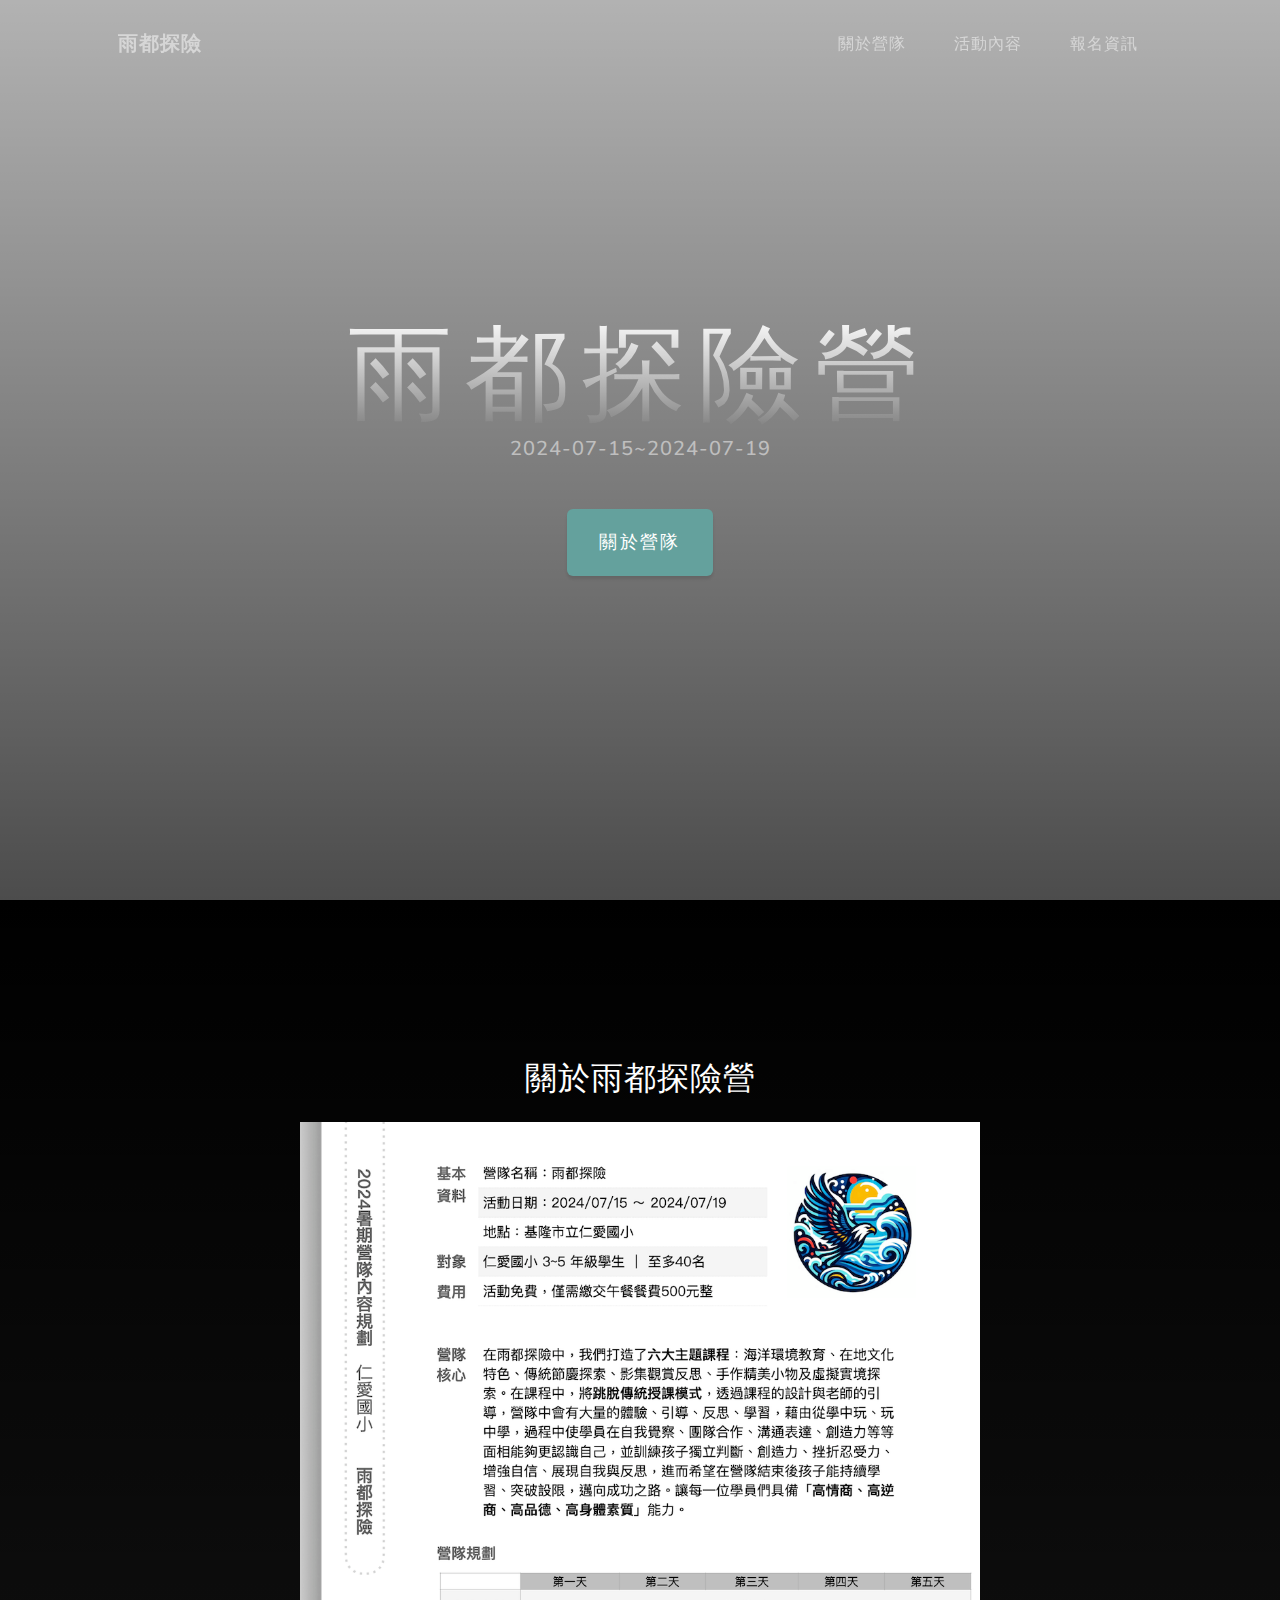
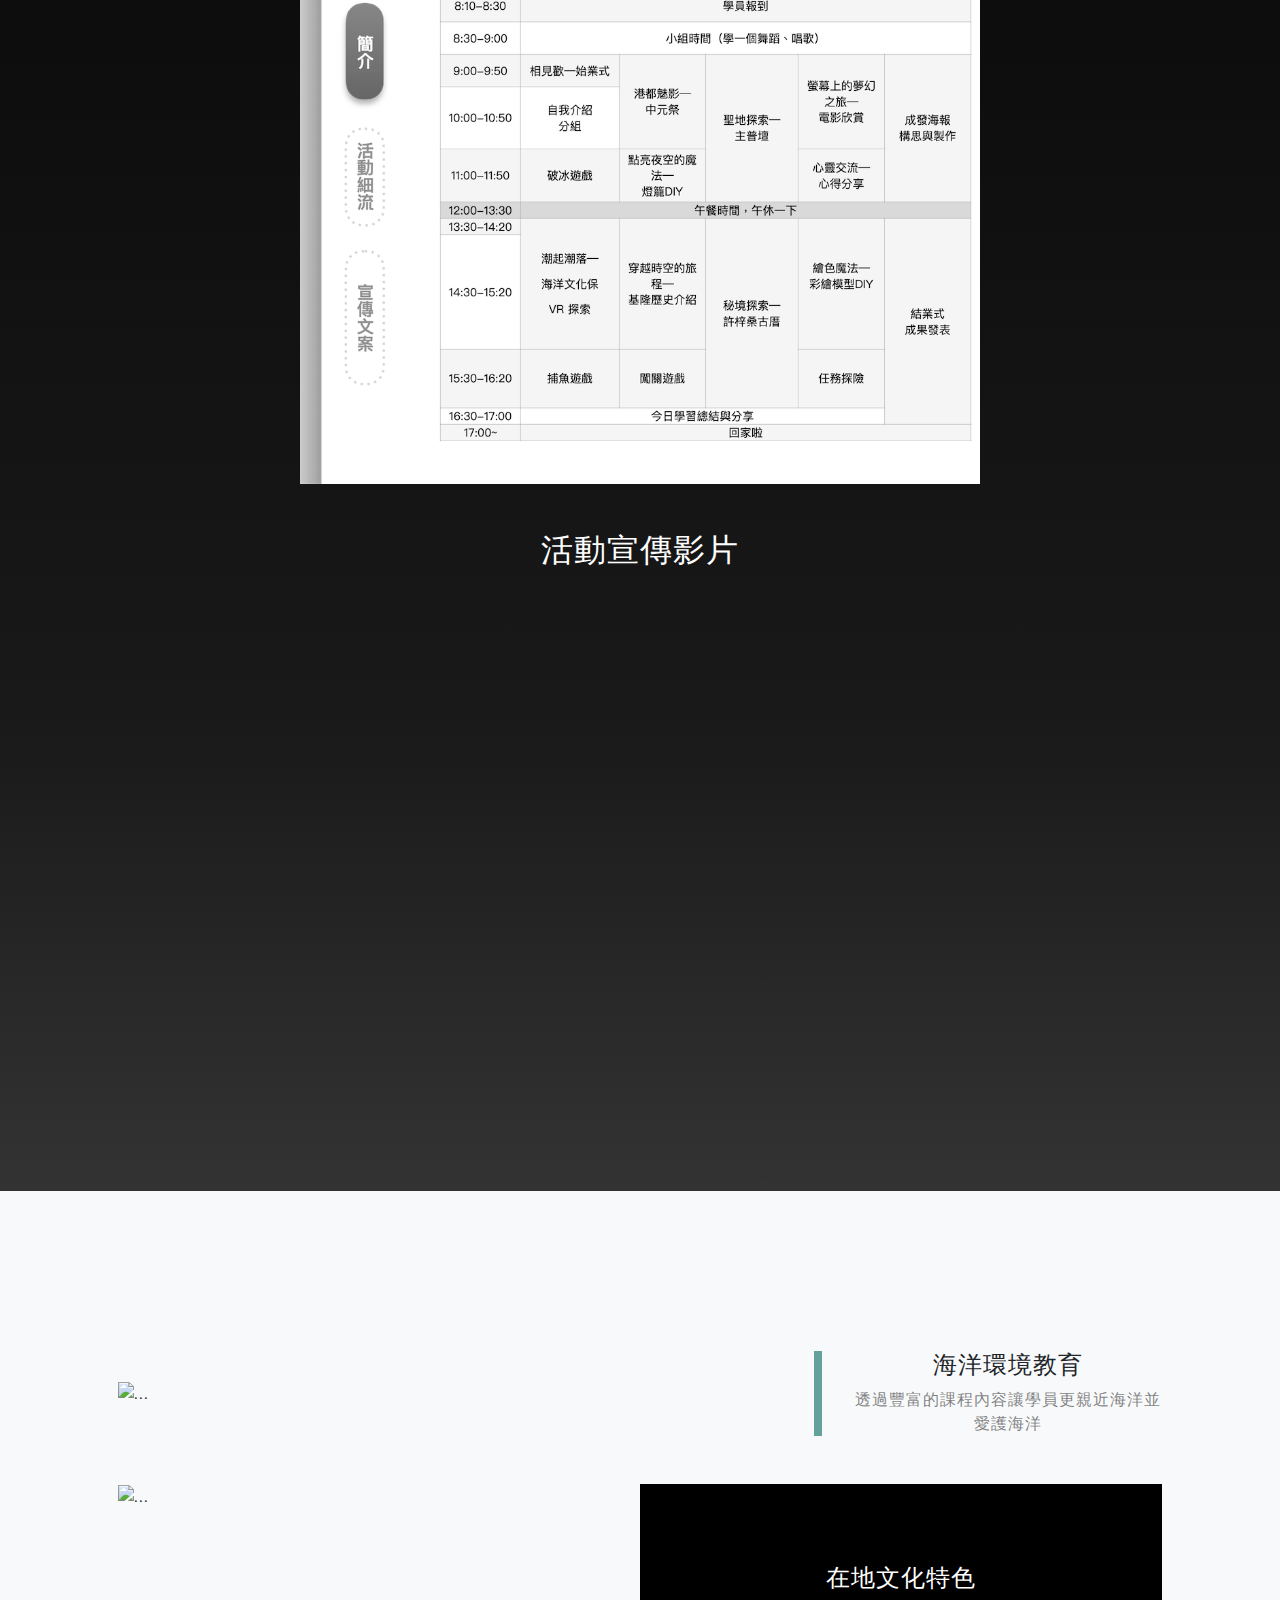
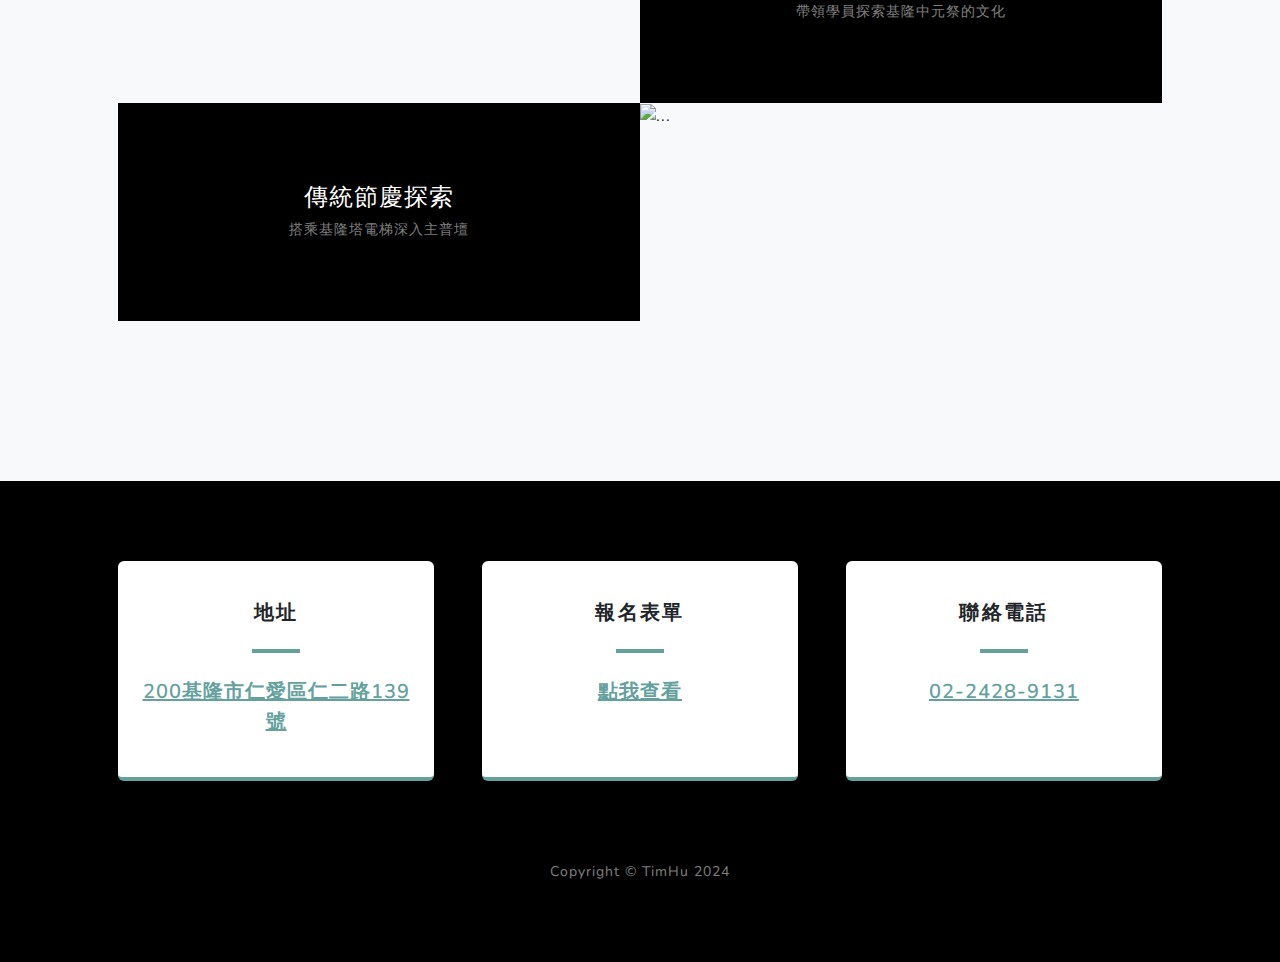
==== index.html @ ff0603e1 "img" ====
<!DOCTYPE html>
<html lang="en">

<head>
    <meta charset="utf-8" />
    <meta name="viewport" content="width=device-width, initial-scale=1, shrink-to-fit=no" />
    <meta name="description" content="" />
    <meta name="author" content="" />
    <title>仁愛國小 - 雨都探險營</title>
    <link rel="apple-touch-icon" sizes="180x180" href="assets/apple-touch-icon.png">
    <link rel="icon" type="image/png" sizes="32x32" href="assets/favicon-32x32.png">
    <link rel="icon" type="image/png" sizes="16x16" href="assets/favicon-16x16.png">
    <link rel="manifest" href="assets/site.webmanifest">
    <!-- Font Awesome icons (free version)-->
    <script src="https://use.fontawesome.com/releases/v6.3.0/js/all.js" crossorigin="anonymous"></script>
    <!-- Google fonts-->
    <link href="https://fonts.googleapis.com/css?family=Varela+Round" rel="stylesheet" />
    <link
        href="https://fonts.googleapis.com/css?family=Nunito:200,200i,300,300i,400,400i,600,600i,700,700i,800,800i,900,900i"
        rel="stylesheet" />
    <!-- Core theme CSS (includes Bootstrap)-->
    <link href="css/styles.css" rel="stylesheet" />
</head>

<body id="page-top">
    <!-- Navigation-->
    <nav class="navbar navbar-expand-lg navbar-light fixed-top" id="mainNav">
        <div class="container px-4 px-lg-5">
            <a class="navbar-brand" href="#page-top">雨都探險</a>
            <button class="navbar-toggler navbar-toggler-right" type="button" data-bs-toggle="collapse"
                data-bs-target="#navbarResponsive" aria-controls="navbarResponsive" aria-expanded="false"
                aria-label="Toggle navigation">
                選單
                <i class="fas fa-bars"></i>
            </button>
            <div class="collapse navbar-collapse" id="navbarResponsive">
                <ul class="navbar-nav ms-auto">
                    <li class="nav-item"><a class="nav-link" href="#about">關於營隊</a></li>
                    <li class="nav-item"><a class="nav-link" href="#projects">活動內容</a></li>
                    <li class="nav-item"><a class="nav-link" href="#signup">報名資訊</a></li>
                </ul>
            </div>
        </div>
    </nav>
    <!-- Masthead-->
    <header class="masthead">
        <div class="container px-4 px-lg-5 d-flex h-100 align-items-center justify-content-center">
            <div class="d-flex justify-content-center">
                <div class="text-center">
                    <h1 class="mx-auto my-0 text-uppercase">雨都探險營</h1>
                    <h2 class="text-white-50 mx-auto mt-2 mb-5">2024-07-15~2024-07-19</h2>
                    <a class="btn btn-primary" style="font-size: 18px; font-weight:500" href="#about">關於營隊</a>
                </div>
            </div>
        </div>
    </header>
    <!-- About-->
    <section class="about-section text-center" id="about">
        <div class="container px-4 px-lg-5 pb-5">
            <div class="row gx-4 gx-lg-5 justify-content-center">
                <div class="col-lg-8 align-items-center">
                    <h2 class="text-white mb-4">關於雨都探險營</h2>
                    <img src="assets/img/camp_info.png" class="d-block w-100 img-fluid" alt="...">
                </div>
                <div class="col-lg-8 align-items-center">
                    <h2 class="text-white mt-5 mb-4">活動宣傳影片</h2>
                    <div class="embed-responsive embed-responsive-16by9">
                        <iframe width="964" height="542" class="embed-responsive-item w-100"
                            src="https://www.youtube.com/embed/z6mJXz2eBD8"
                            allow="accelerometer; autoplay; clipboard-write; encrypted-media; gyroscope; picture-in-picture; web-share"
                            referrerpolicy="strict-origin-when-cross-origin" allowfullscreen></iframe>
                    </div>
                </div>
            </div>
            <!-- <img class="img-fluid" src="assets/img/ipad.png" alt="..." /> -->
        </div>
    </section>
    <!-- Projects-->
    <section class="projects-section bg-light" id="projects">
        <div class="container px-4 px-lg-5">
            <!-- Featured Project Row-->
            <div class="row gx-0 mb-4 mb-lg-5 align-items-center">
                <div class="col-xl-8 col-lg-7"><img class="img-fluid mb-3 mb-lg-0" src="assets/img/bg-masthead.png"
                        alt="..." /></div>
                <div class="col-xl-4 col-lg-5">
                    <div class="featured-text text-center text-lg-left">
                        <h4>海洋環境教育</h4>
                        <p class="text-black-50 mb-0">透過豐富的課程內容讓學員更親近海洋並愛護海洋</p>
                    </div>
                </div>
            </div>
            <!-- Project One Row-->
            <div class="row gx-0 mb-5 mb-lg-0 justify-content-center">
                <div class="col-lg-6"><img class="img-fluid" src="assets/img/festival.png" alt="..." /></div>
                <div class="col-lg-6">
                    <div class="bg-black text-center h-100 project">
                        <div class="d-flex h-100">
                            <div class="project-text w-100 my-auto text-center text-lg-left">
                                <h4 class="text-white">在地文化特色</h4>
                                <p class="mb-0 text-white-50">帶領學員探索基隆中元祭的文化</p>
                            </div>
                        </div>
                    </div>
                </div>
            </div>
            <!-- Project Two Row-->
            <div class="row gx-0 justify-content-center">
                <div class="col-lg-6"><img class="img-fluid" src="assets/img/keelung_tower.png" alt="..." /></div>
                <div class="col-lg-6 order-lg-first">
                    <div class="bg-black text-center h-100 project">
                        <div class="d-flex h-100">
                            <div class="project-text w-100 my-auto text-center text-lg-right">
                                <h4 class="text-white">傳統節慶探索</h4>
                                <p class="mb-0 text-white-50">搭乘基隆塔電梯深入主普壇</p>
                            </div>
                        </div>
                    </div>
                </div>
            </div>
        </div>
    </section>
    <!-- Signup
    <section class="signup-section" id="signup">
        <div class="container px-4 px-lg-5">
            <div class="row gx-4 gx-lg-5">
                <div class="col-md-10 col-lg-8 mx-auto text-center">
                    <i class="far fa-paper-plane fa-2x mb-2 text-white"></i>
                    <h2 class="text-white mb-5">Subscribe to receive updates!</h2>
                    <form class="form-signup" id="contactForm" data-sb-form-api-token="API_TOKEN">
                        <div class="row input-group-newsletter">
                            <div class="col"><input class="form-control" id="emailAddress" type="email"
                                    placeholder="Enter email address..." aria-label="Enter email address..."
                                    data-sb-validations="required,email" /></div>
                            <div class="col-auto"><button class="btn btn-primary disabled" id="submitButton"
                                    type="submit">Notify Me!</button></div>
                        </div>
                        <div class="invalid-feedback mt-2" data-sb-feedback="emailAddress:required">An email is
                            required.</div>
                        <div class="invalid-feedback mt-2" data-sb-feedback="emailAddress:email">Email is not valid.
                        </div>
                        <div class="d-none" id="submitSuccessMessage">
                            <div class="text-center mb-3 mt-2 text-white">
                                <div class="fw-bolder">Form submission successful!</div>
                                To activate this form, sign up at
                                <br />
                                <a
                                    href="https://startbootstrap.com/solution/contact-forms">https://startbootstrap.com/solution/contact-forms</a>
                            </div>
                        </div>
                        <div class="d-none" id="submitErrorMessage">
                            <div class="text-center text-danger mb-3 mt-2">Error sending message!</div>
                        </div>
                    </form>
                </div>
            </div>
        </div>
    </section> -->
    <!-- Contact-->
    <section class="contact-section bg-black">
        <div class="container px-4 px-lg-5">
            <div class="row gx-4 gx-lg-5">
                <div class="col-md-4 mb-3 mb-md-0">
                    <div class="card py-4 h-100">
                        <div class="card-body text-center">
                            <i class="fas fa-map-marked-alt text-primary mb-2"></i>
                            <h4 class="text-uppercase m-0" style="font-size: 20px;font-weight:600">地址</h4>
                            <hr class="my-4 mx-auto" />
                            <div class="text-black-50" style="font-size: 20px;font-weight:600"><a
                                    href="https://maps.app.goo.gl/raGEG8NamZzcRwTZ6?g_st=ia">200基隆市仁愛區仁二路139號</a></div>
                        </div>
                    </div>
                </div>
                <div class="col-md-4 mb-3 mb-md-0">
                    <div class="card py-4 h-100">
                        <div class="card-body text-center">
                            <i class="fas fa-envelope text-primary mb-2"></i>
                            <h4 class="text-uppercase m-0" style="font-size: 20px;font-weight:600">報名表單</h4>
                            <hr class="my-4 mx-auto" />
                            <div class="text-black-50" style="font-size: 20px;font-weight:600"><a
                                    href="https://reurl.cc/aqVkAD">點我查看</a></div>
                        </div>
                    </div>
                </div>
                <div class="col-md-4 mb-3 mb-md-0">
                    <div class="card py-4 h-100">
                        <div class="card-body text-center">
                            <i class="fas fa-mobile-alt text-primary mb-2"></i>
                            <h4 class="text-uppercase m-0" style="font-size: 20px;font-weight:600">聯絡電話</h4>
                            <hr class="my-4 mx-auto" />
                            <div class="text-black-50" style="font-size: 20px;font-weight:600"><a
                                    href="tel:02-2428-9131">02-2428-9131</a></div>
                        </div>
                    </div>
                </div>
            </div>
            <!-- <div class="social d-flex justify-content-center">
                <a class="mx-2" href="#!"><i class="fab fa-twitter"></i></a>
                <a class="mx-2" href="#!"><i class="fab fa-facebook-f"></i></a>
                <a class="mx-2" href="#!"><i class="fab fa-github"></i></a>
            </div> -->
        </div>
    </section>
    <!-- Footer-->
    <footer class="footer bg-black small text-center text-white-50">
        <div class="container px-4 px-lg-5">Copyright &copy; TimHu 2024</div>
    </footer>
    <!-- Bootstrap core JS-->
    <script src="https://cdn.jsdelivr.net/npm/bootstrap@5.2.3/dist/js/bootstrap.bundle.min.js"></script>
    <!-- Core theme JS-->
    <script src="js/scripts.js"></script>
    <!-- * * * * * * * * * * * * * * * * * * * * * * * * * * * * * * * * * * * * * * * *-->
    <!-- * *                               SB Forms JS                               * *-->
    <!-- * * Activate your form at https://startbootstrap.com/solution/contact-forms * *-->
    <!-- * * * * * * * * * * * * * * * * * * * * * * * * * * * * * * * * * * * * * * * *-->
    <script src="https://cdn.startbootstrap.com/sb-forms-latest.js"></script>
</body>

</html>
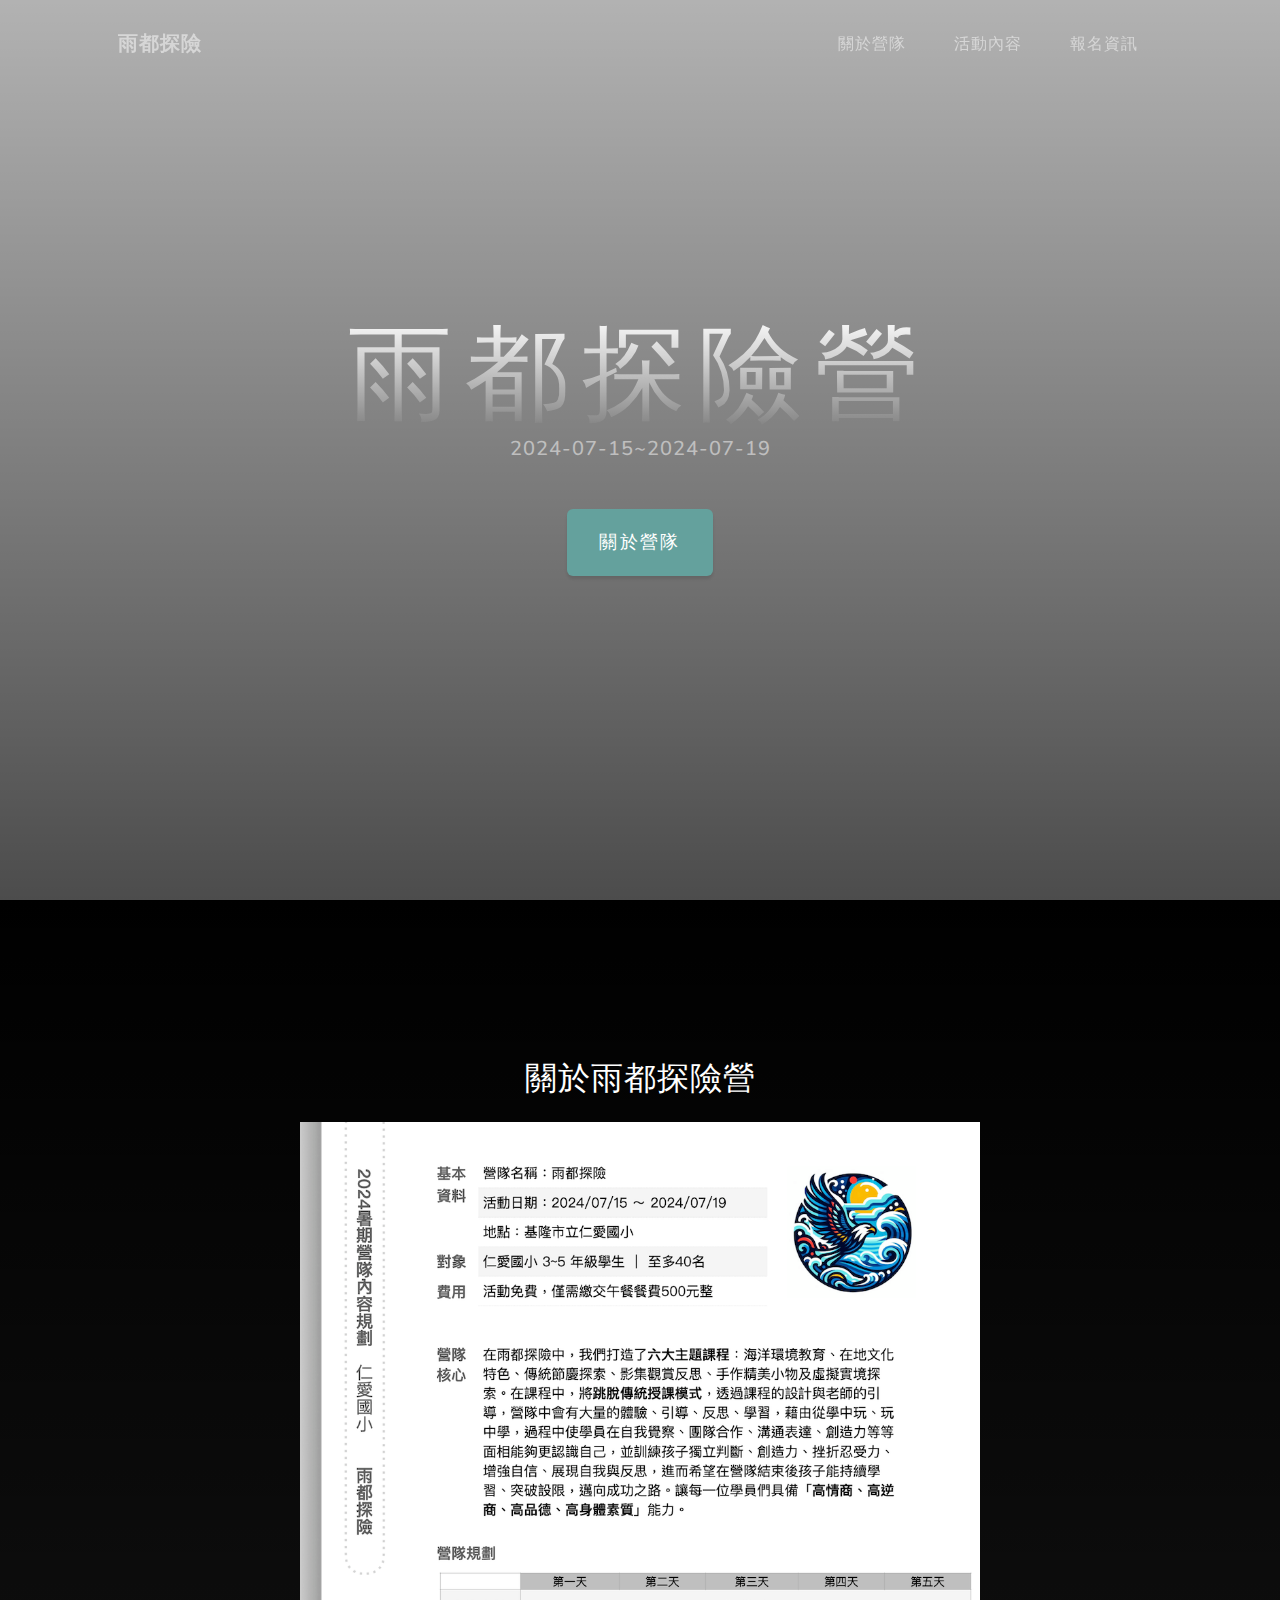
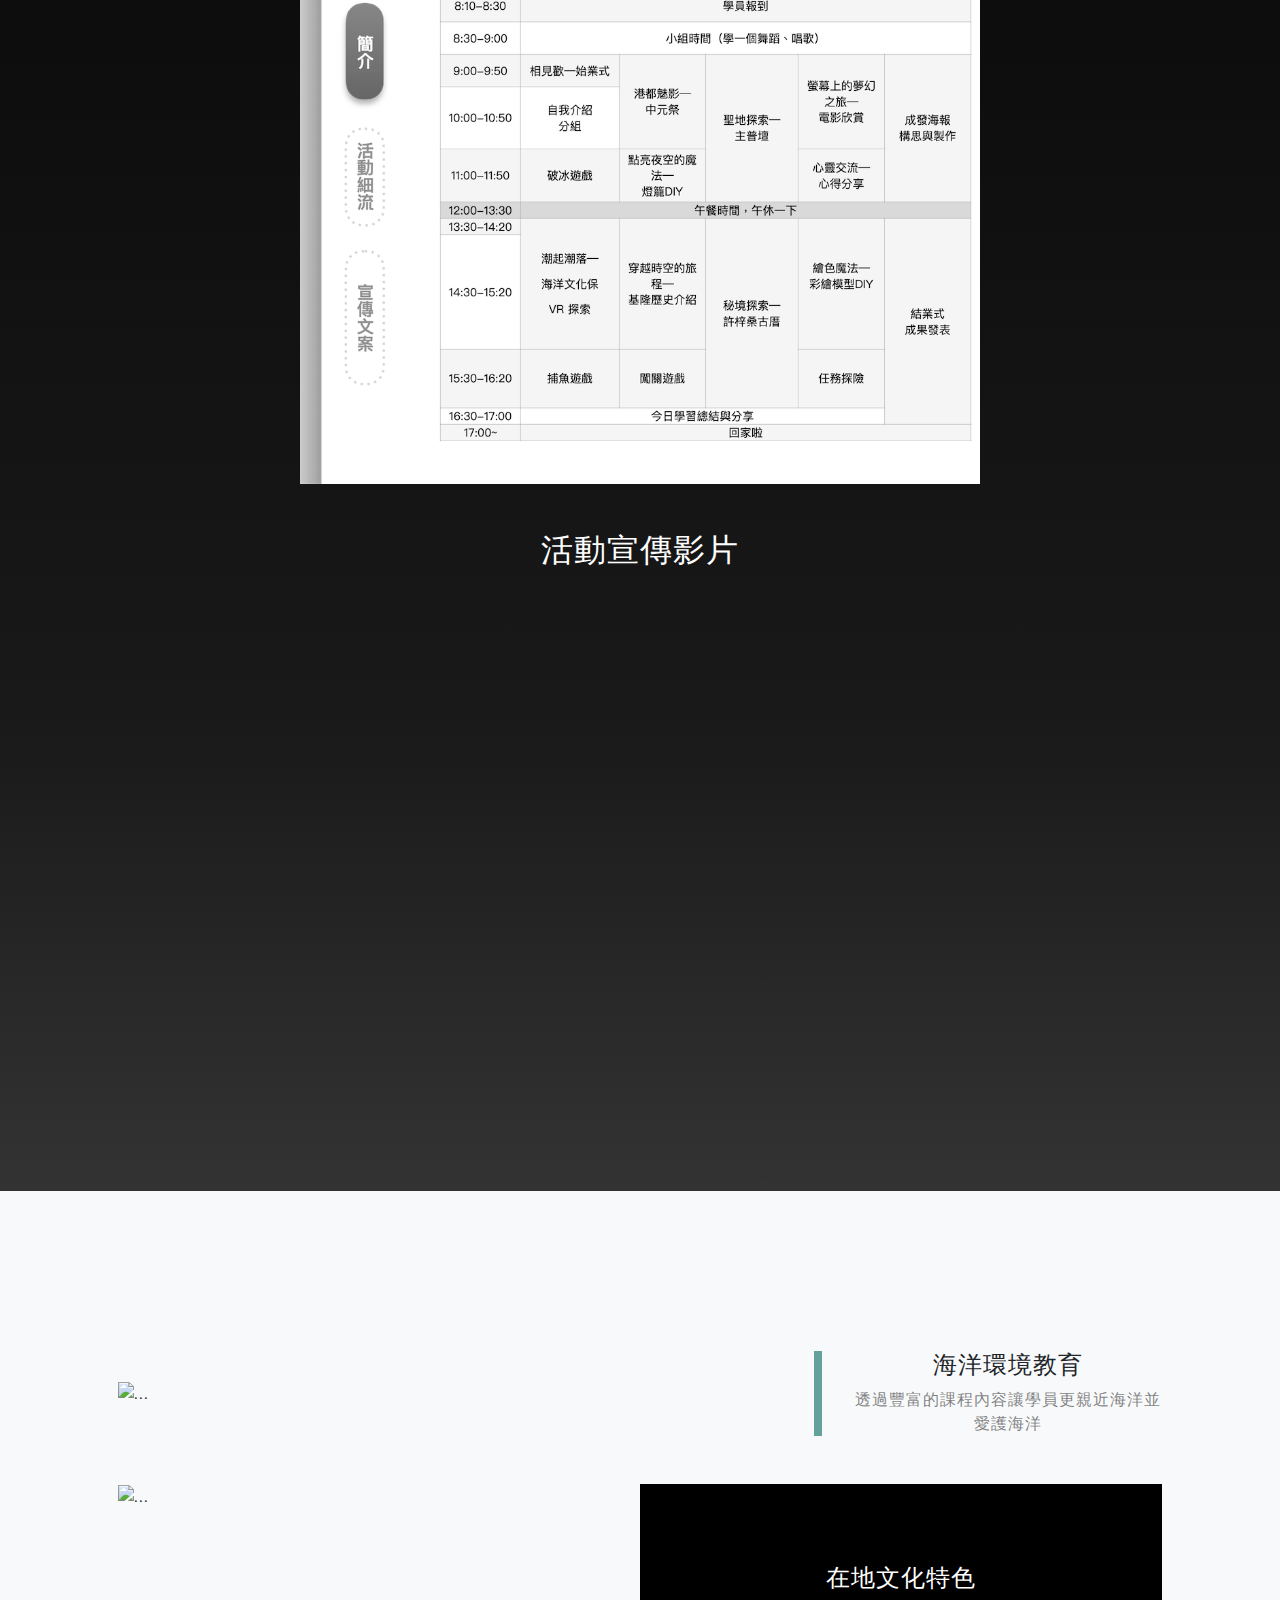
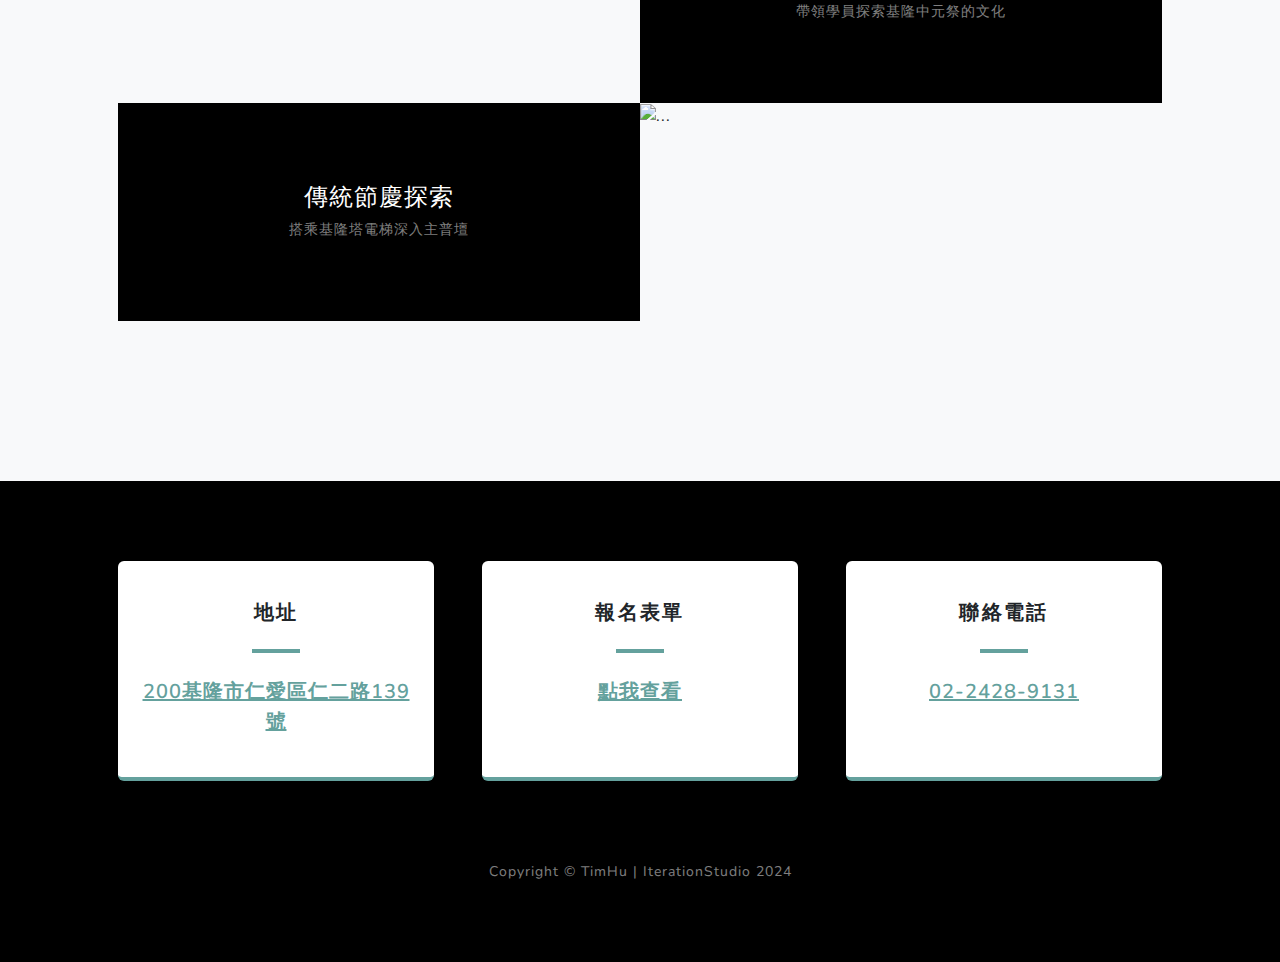
==== commit e8609509: "footer" ====
--- a/index.html
+++ b/index.html
@@ -37,7 +37,7 @@
                 <ul class="navbar-nav ms-auto">
                     <li class="nav-item"><a class="nav-link" href="#about">關於營隊</a></li>
                     <li class="nav-item"><a class="nav-link" href="#projects">活動內容</a></li>
-                    <li class="nav-item"><a class="nav-link" href="#signup">報名資訊</a></li>
+                    <li class="nav-item"><a class="nav-link" href="#info">報名資訊</a></li>
                 </ul>
             </div>
         </div>
@@ -156,7 +156,7 @@
         </div>
     </section> -->
     <!-- Contact-->
-    <section class="contact-section bg-black">
+    <section class="contact-section bg-black" id="info">
         <div class="container px-4 px-lg-5">
             <div class="row gx-4 gx-lg-5">
                 <div class="col-md-4 mb-3 mb-md-0">
@@ -202,7 +202,7 @@
     </section>
     <!-- Footer-->
     <footer class="footer bg-black small text-center text-white-50">
-        <div class="container px-4 px-lg-5">Copyright &copy; TimHu 2024</div>
+        <div class="container px-4 px-lg-5">Copyright &copy; TimHu | IterationStudio 2024</div>
     </footer>
     <!-- Bootstrap core JS-->
     <script src="https://cdn.jsdelivr.net/npm/bootstrap@5.2.3/dist/js/bootstrap.bundle.min.js"></script>
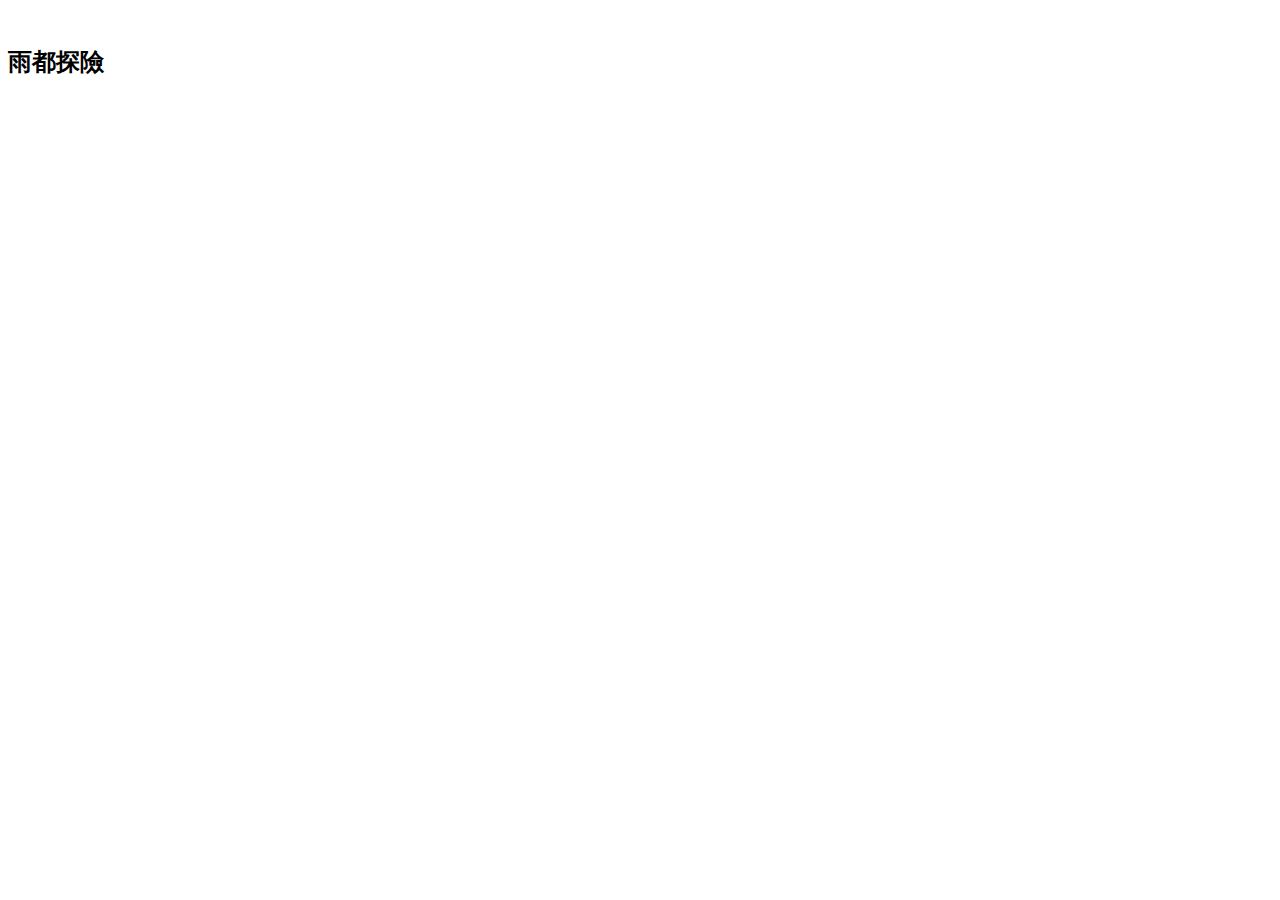
==== commit 34c2db2a: "animation_index" ====
--- a/index.html
+++ b/index.html
@@ -1,218 +1,52 @@
-<!DOCTYPE html>
+<!doctype html>
 <html lang="en">
 
 <head>
+    <title>Title</title>
+    <!-- Required meta tags -->
     <meta charset="utf-8" />
     <meta name="viewport" content="width=device-width, initial-scale=1, shrink-to-fit=no" />
-    <meta name="description" content="" />
-    <meta name="author" content="" />
-    <title>仁愛國小 - 雨都探險營</title>
-    <link rel="apple-touch-icon" sizes="180x180" href="assets/apple-touch-icon.png">
-    <link rel="icon" type="image/png" sizes="32x32" href="assets/favicon-32x32.png">
-    <link rel="icon" type="image/png" sizes="16x16" href="assets/favicon-16x16.png">
-    <link rel="manifest" href="assets/site.webmanifest">
-    <!-- Font Awesome icons (free version)-->
-    <script src="https://use.fontawesome.com/releases/v6.3.0/js/all.js" crossorigin="anonymous"></script>
-    <!-- Google fonts-->
-    <link href="https://fonts.googleapis.com/css?family=Varela+Round" rel="stylesheet" />
-    <link
-        href="https://fonts.googleapis.com/css?family=Nunito:200,200i,300,300i,400,400i,600,600i,700,700i,800,800i,900,900i"
-        rel="stylesheet" />
-    <!-- Core theme CSS (includes Bootstrap)-->
-    <link href="css/styles.css" rel="stylesheet" />
+
+    <!-- Bootstrap CSS v5.2.1 -->
+    <link href="https://cdn.jsdelivr.net/npm/bootstrap@5.3.2/dist/css/bootstrap.min.css" rel="stylesheet"
+        integrity="sha384-T3c6CoIi6uLrA9TneNEoa7RxnatzjcDSCmG1MXxSR1GAsXEV/Dwwykc2MPK8M2HN" crossorigin="anonymous" />
+    <link rel="stylesheet" href="https://cdnjs.cloudflare.com/ajax/libs/animate.css/4.1.1/animate.min.css" />
 </head>
 
-<body id="page-top">
-    <!-- Navigation-->
-    <nav class="navbar navbar-expand-lg navbar-light fixed-top" id="mainNav">
-        <div class="container px-4 px-lg-5">
-            <a class="navbar-brand" href="#page-top">雨都探險</a>
-            <button class="navbar-toggler navbar-toggler-right" type="button" data-bs-toggle="collapse"
-                data-bs-target="#navbarResponsive" aria-controls="navbarResponsive" aria-expanded="false"
-                aria-label="Toggle navigation">
-                選單
-                <i class="fas fa-bars"></i>
-            </button>
-            <div class="collapse navbar-collapse" id="navbarResponsive">
-                <ul class="navbar-nav ms-auto">
-                    <li class="nav-item"><a class="nav-link" href="#about">關於營隊</a></li>
-                    <li class="nav-item"><a class="nav-link" href="#projects">活動內容</a></li>
-                    <li class="nav-item"><a class="nav-link" href="#info">報名資訊</a></li>
-                </ul>
-            </div>
-        </div>
-    </nav>
-    <!-- Masthead-->
-    <header class="masthead">
-        <div class="container px-4 px-lg-5 d-flex h-100 align-items-center justify-content-center">
-            <div class="d-flex justify-content-center">
-                <div class="text-center">
-                    <h1 class="mx-auto my-0 text-uppercase">雨都探險營</h1>
-                    <h2 class="text-white-50 mx-auto mt-2 mb-5">2024-07-15~2024-07-19</h2>
-                    <a class="btn btn-primary" style="font-size: 18px; font-weight:500" href="#about">關於營隊</a>
+<body>
+    <header>
+        <!-- place navbar here -->
+    </header>
+    <main>
+        <div class="container-fluid">
+            <div class="row-col text-center my-5 py-5">
+                <div class="animate__animated animate__jackInTheBox animate__slow">
+                    <img src="assets/img/logo.png" style="height:300px" alt="">
+                    <h2>雨都探險</h2>
                 </div>
             </div>
         </div>
-    </header>
-    <!-- About-->
-    <section class="about-section text-center" id="about">
-        <div class="container px-4 px-lg-5 pb-5">
-            <div class="row gx-4 gx-lg-5 justify-content-center">
-                <div class="col-lg-8 align-items-center">
-                    <h2 class="text-white mb-4">關於雨都探險營</h2>
-                    <img src="assets/img/camp_info.png" class="d-block w-100 img-fluid" alt="...">
-                </div>
-                <div class="col-lg-8 align-items-center">
-                    <h2 class="text-white mt-5 mb-4">活動宣傳影片</h2>
-                    <div class="embed-responsive embed-responsive-16by9">
-                        <iframe width="964" height="542" class="embed-responsive-item w-100"
-                            src="https://www.youtube.com/embed/z6mJXz2eBD8"
-                            allow="accelerometer; autoplay; clipboard-write; encrypted-media; gyroscope; picture-in-picture; web-share"
-                            referrerpolicy="strict-origin-when-cross-origin" allowfullscreen></iframe>
-                    </div>
-                </div>
-            </div>
-            <!-- <img class="img-fluid" src="assets/img/ipad.png" alt="..." /> -->
         </div>
-    </section>
-    <!-- Projects-->
-    <section class="projects-section bg-light" id="projects">
-        <div class="container px-4 px-lg-5">
-            <!-- Featured Project Row-->
-            <div class="row gx-0 mb-4 mb-lg-5 align-items-center">
-                <div class="col-xl-8 col-lg-7"><img class="img-fluid mb-3 mb-lg-0" src="assets/img/bg-masthead.png"
-                        alt="..." /></div>
-                <div class="col-xl-4 col-lg-5">
-                    <div class="featured-text text-center text-lg-left">
-                        <h4>海洋環境教育</h4>
-                        <p class="text-black-50 mb-0">透過豐富的課程內容讓學員更親近海洋並愛護海洋</p>
-                    </div>
-                </div>
-            </div>
-            <!-- Project One Row-->
-            <div class="row gx-0 mb-5 mb-lg-0 justify-content-center">
-                <div class="col-lg-6"><img class="img-fluid" src="assets/img/festival.png" alt="..." /></div>
-                <div class="col-lg-6">
-                    <div class="bg-black text-center h-100 project">
-                        <div class="d-flex h-100">
-                            <div class="project-text w-100 my-auto text-center text-lg-left">
-                                <h4 class="text-white">在地文化特色</h4>
-                                <p class="mb-0 text-white-50">帶領學員探索基隆中元祭的文化</p>
-                            </div>
-                        </div>
-                    </div>
-                </div>
-            </div>
-            <!-- Project Two Row-->
-            <div class="row gx-0 justify-content-center">
-                <div class="col-lg-6"><img class="img-fluid" src="assets/img/keelung_tower.png" alt="..." /></div>
-                <div class="col-lg-6 order-lg-first">
-                    <div class="bg-black text-center h-100 project">
-                        <div class="d-flex h-100">
-                            <div class="project-text w-100 my-auto text-center text-lg-right">
-                                <h4 class="text-white">傳統節慶探索</h4>
-                                <p class="mb-0 text-white-50">搭乘基隆塔電梯深入主普壇</p>
-                            </div>
-                        </div>
-                    </div>
-                </div>
-            </div>
-        </div>
-    </section>
-    <!-- Signup
-    <section class="signup-section" id="signup">
-        <div class="container px-4 px-lg-5">
-            <div class="row gx-4 gx-lg-5">
-                <div class="col-md-10 col-lg-8 mx-auto text-center">
-                    <i class="far fa-paper-plane fa-2x mb-2 text-white"></i>
-                    <h2 class="text-white mb-5">Subscribe to receive updates!</h2>
-                    <form class="form-signup" id="contactForm" data-sb-form-api-token="API_TOKEN">
-                        <div class="row input-group-newsletter">
-                            <div class="col"><input class="form-control" id="emailAddress" type="email"
-                                    placeholder="Enter email address..." aria-label="Enter email address..."
-                                    data-sb-validations="required,email" /></div>
-                            <div class="col-auto"><button class="btn btn-primary disabled" id="submitButton"
-                                    type="submit">Notify Me!</button></div>
-                        </div>
-                        <div class="invalid-feedback mt-2" data-sb-feedback="emailAddress:required">An email is
-                            required.</div>
-                        <div class="invalid-feedback mt-2" data-sb-feedback="emailAddress:email">Email is not valid.
-                        </div>
-                        <div class="d-none" id="submitSuccessMessage">
-                            <div class="text-center mb-3 mt-2 text-white">
-                                <div class="fw-bolder">Form submission successful!</div>
-                                To activate this form, sign up at
-                                <br />
-                                <a
-                                    href="https://startbootstrap.com/solution/contact-forms">https://startbootstrap.com/solution/contact-forms</a>
-                            </div>
-                        </div>
-                        <div class="d-none" id="submitErrorMessage">
-                            <div class="text-center text-danger mb-3 mt-2">Error sending message!</div>
-                        </div>
-                    </form>
-                </div>
-            </div>
-        </div>
-    </section> -->
-    <!-- Contact-->
-    <section class="contact-section bg-black" id="info">
-        <div class="container px-4 px-lg-5">
-            <div class="row gx-4 gx-lg-5">
-                <div class="col-md-4 mb-3 mb-md-0">
-                    <div class="card py-4 h-100">
-                        <div class="card-body text-center">
-                            <i class="fas fa-map-marked-alt text-primary mb-2"></i>
-                            <h4 class="text-uppercase m-0" style="font-size: 20px;font-weight:600">地址</h4>
-                            <hr class="my-4 mx-auto" />
-                            <div class="text-black-50" style="font-size: 20px;font-weight:600"><a
-                                    href="https://maps.app.goo.gl/raGEG8NamZzcRwTZ6?g_st=ia">200基隆市仁愛區仁二路139號</a></div>
-                        </div>
-                    </div>
-                </div>
-                <div class="col-md-4 mb-3 mb-md-0">
-                    <div class="card py-4 h-100">
-                        <div class="card-body text-center">
-                            <i class="fas fa-envelope text-primary mb-2"></i>
-                            <h4 class="text-uppercase m-0" style="font-size: 20px;font-weight:600">報名表單</h4>
-                            <hr class="my-4 mx-auto" />
-                            <div class="text-black-50" style="font-size: 20px;font-weight:600"><a
-                                    href="https://reurl.cc/aqVkAD">點我查看</a></div>
-                        </div>
-                    </div>
-                </div>
-                <div class="col-md-4 mb-3 mb-md-0">
-                    <div class="card py-4 h-100">
-                        <div class="card-body text-center">
-                            <i class="fas fa-mobile-alt text-primary mb-2"></i>
-                            <h4 class="text-uppercase m-0" style="font-size: 20px;font-weight:600">聯絡電話</h4>
-                            <hr class="my-4 mx-auto" />
-                            <div class="text-black-50" style="font-size: 20px;font-weight:600"><a
-                                    href="tel:02-2428-9131">02-2428-9131</a></div>
-                        </div>
-                    </div>
-                </div>
-            </div>
-            <!-- <div class="social d-flex justify-content-center">
-                <a class="mx-2" href="#!"><i class="fab fa-twitter"></i></a>
-                <a class="mx-2" href="#!"><i class="fab fa-facebook-f"></i></a>
-                <a class="mx-2" href="#!"><i class="fab fa-github"></i></a>
-            </div> -->
-        </div>
-    </section>
-    <!-- Footer-->
-    <footer class="footer bg-black small text-center text-white-50">
-        <div class="container px-4 px-lg-5">Copyright &copy; TimHu | IterationStudio 2024</div>
+    </main>
+    <footer>
+        <!-- place footer here -->
     </footer>
-    <!-- Bootstrap core JS-->
-    <script src="https://cdn.jsdelivr.net/npm/bootstrap@5.2.3/dist/js/bootstrap.bundle.min.js"></script>
-    <!-- Core theme JS-->
-    <script src="js/scripts.js"></script>
-    <!-- * * * * * * * * * * * * * * * * * * * * * * * * * * * * * * * * * * * * * * * *-->
-    <!-- * *                               SB Forms JS                               * *-->
-    <!-- * * Activate your form at https://startbootstrap.com/solution/contact-forms * *-->
-    <!-- * * * * * * * * * * * * * * * * * * * * * * * * * * * * * * * * * * * * * * * *-->
-    <script src="https://cdn.startbootstrap.com/sb-forms-latest.js"></script>
+    <!-- Bootstrap JavaScript Libraries -->
+    <script src="https://cdn.jsdelivr.net/npm/@popperjs/core@2.11.8/dist/umd/popper.min.js"
+        integrity="sha384-I7E8VVD/ismYTF4hNIPjVp/Zjvgyol6VFvRkX/vR+Vc4jQkC+hVqc2pM8ODewa9r"
+        crossorigin="anonymous"></script>
+
+    <script src="https://cdn.jsdelivr.net/npm/bootstrap@5.3.2/dist/js/bootstrap.min.js"
+        integrity="sha384-BBtl+eGJRgqQAUMxJ7pMwbEyER4l1g+O15P+16Ep7Q9Q+zqX6gSbd85u4mG4QzX+"
+        crossorigin="anonymous"></script>
+    <script type="text/JavaScript">
+     function Redirect() {
+        window.location = "/home.html";
+     }
+     setTimeout(function() {
+        Redirect();
+     }, 2000);
+    </script>
 </body>
 
 </html>